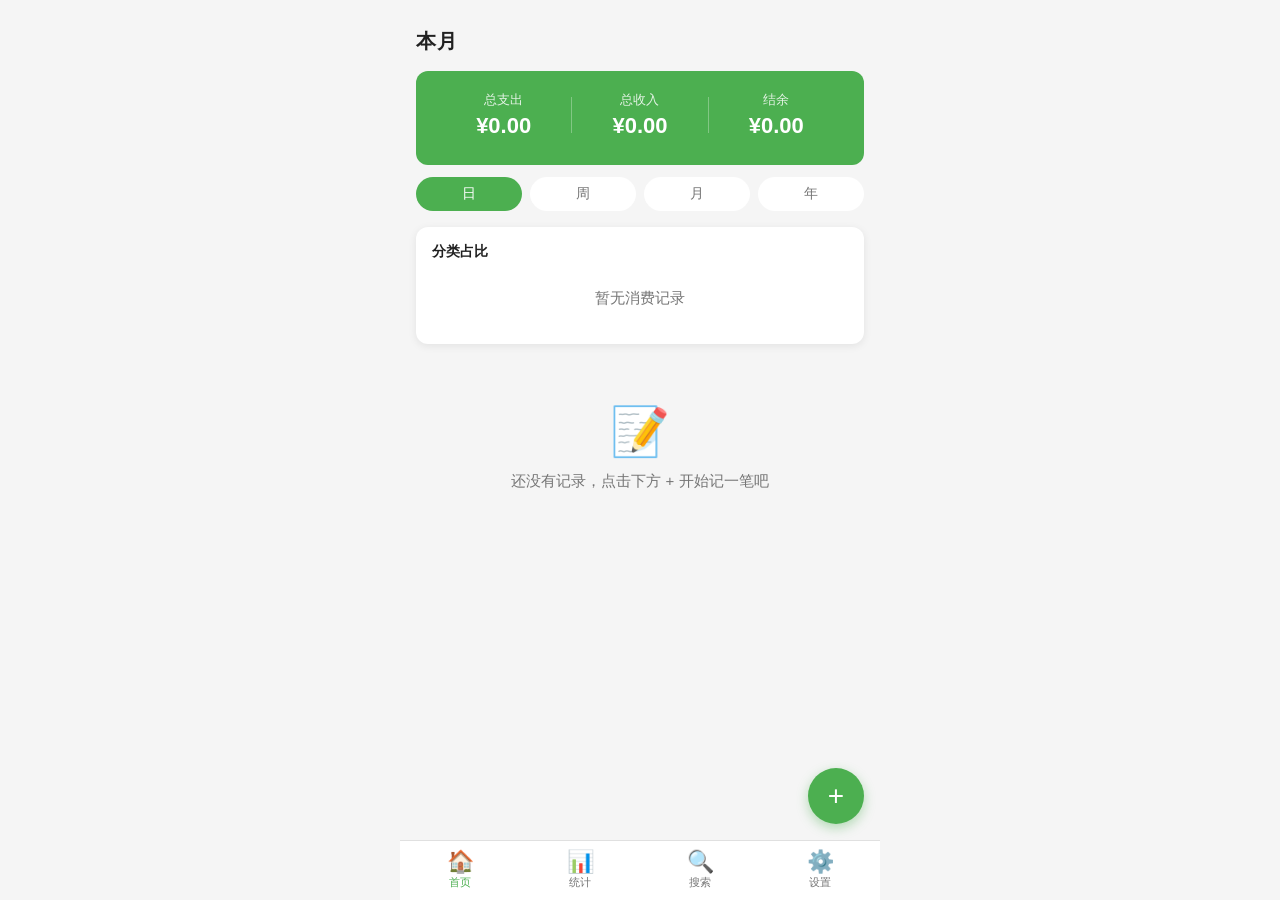
==== twa-project/app/src/main/assets/index.html @ f48286f2 "Bundle web app into APK assets for fully offline use" ====
<!DOCTYPE html>
<html lang="zh-CN">
<head>
  <meta charset="UTF-8">
  <meta name="viewport" content="width=device-width, initial-scale=1.0, maximum-scale=1.0, user-scalable=no, viewport-fit=cover">
  <meta name="theme-color" content="#4CAF50">
  <meta name="apple-mobile-web-app-capable" content="yes">
  <meta name="apple-mobile-web-app-status-bar-style" content="default">
  <meta name="apple-mobile-web-app-title" content="记账">
  <link rel="manifest" href="manifest.json">
  <link rel="apple-touch-icon" href="icon-512.png">
  <link rel="stylesheet" href="css/style.css">
  <title>记账</title>
</head>
<body>

  <!-- ==================== 页面1：首页 ==================== -->
  <div id="page-home" class="page active">

    <!-- PWA 安装提示横幅 -->
    <div class="install-banner" id="install-banner">
      <span class="banner-text" id="banner-text">添加到手机桌面，使用更方便</span>
      <button class="banner-btn" id="banner-install-btn">安装</button>
      <button class="banner-close" id="banner-close">✕</button>
    </div>

    <!-- 月份标识 -->
    <div class="header" id="home-month-label">本月</div>

    <!-- 汇总卡片 -->
    <div class="summary-card" id="summary-card">
      <div class="summary-row">
        <div class="summary-item">
          <div class="summary-label">总支出</div>
          <div class="summary-amount" id="summary-expense">¥0.00</div>
        </div>
        <div class="summary-divider"></div>
        <div class="summary-item">
          <div class="summary-label">总收入</div>
          <div class="summary-amount" id="summary-income">¥0.00</div>
        </div>
        <div class="summary-divider"></div>
        <div class="summary-item">
          <div class="summary-label">结余</div>
          <div class="summary-amount" id="summary-balance">¥0.00</div>
        </div>
      </div>
      <!-- 预算进度 -->
      <div class="budget-bar-wrap" id="budget-bar-wrap" style="display:none;">
        <div class="budget-bar-fill" id="budget-bar-fill" style="width:0%;"></div>
      </div>
      <div class="budget-text" id="budget-text"></div>
    </div>

    <!-- 时间维度切换 -->
    <div class="period-tabs" id="home-period-tabs">
      <div class="period-tab active" data-period="day">日</div>
      <div class="period-tab" data-period="week">周</div>
      <div class="period-tab" data-period="month">月</div>
      <div class="period-tab" data-period="year">年</div>
    </div>

    <!-- 分类占比 -->
    <div class="card" id="category-breakdown">
      <div style="font-size:14px;font-weight:600;margin-bottom:8px;">分类占比</div>
      <div id="category-bars"></div>
      <div id="category-empty" class="empty-state" style="padding:20px;">
        <div class="empty-text">暂无消费记录</div>
      </div>
    </div>

    <!-- 最近交易列表 -->
    <div id="home-transaction-list"></div>
  </div>

  <!-- ==================== 页面2：统计 ==================== -->
  <div id="page-stats" class="page">
    <div class="header">统计</div>

    <!-- 时间段切换 -->
    <div class="period-tabs" id="stats-period-tabs">
      <div class="period-tab" data-period="day">日</div>
      <div class="period-tab" data-period="week">周</div>
      <div class="period-tab active" data-period="month">月</div>
      <div class="period-tab" data-period="year">年</div>
    </div>

    <!-- 总览 -->
    <div class="card" style="text-align:center;">
      <div class="stat-total-label">总支出</div>
      <div class="stat-total" style="color:var(--expense);" id="stats-total-expense">¥0.00</div>
      <div style="display:flex;justify-content:center;gap:32px;margin-top:12px;">
        <div>
          <div class="stat-total-label">总收入</div>
          <div style="font-size:18px;font-weight:600;color:var(--income);" id="stats-total-income">¥0.00</div>
        </div>
        <div>
          <div class="stat-total-label">结余</div>
          <div style="font-size:18px;font-weight:600;" id="stats-balance">¥0.00</div>
        </div>
      </div>
    </div>

    <!-- 分类排行 -->
    <div class="card" style="margin-top:12px;">
      <div style="font-size:14px;font-weight:600;margin-bottom:8px;">支出分类排行</div>
      <div id="stats-category-ranking"></div>
      <div id="stats-empty" class="empty-state" style="padding:20px;display:none;">
        <div class="empty-text">暂无数据</div>
      </div>
    </div>
  </div>

  <!-- ==================== 页面3：搜索 ==================== -->
  <div id="page-search" class="page">
    <div class="header">搜索</div>

    <!-- 搜索框 -->
    <div class="search-box">
      <span class="search-icon">🔍</span>
      <input type="text" class="search-input" id="search-input" placeholder="搜索备注或金额...">
    </div>

    <!-- 分类筛选 -->
    <div class="filter-tags" id="search-filter-tags">
      <div class="filter-tag active" data-category="all">全部</div>
    </div>

    <!-- 搜索结果 -->
    <div id="search-results"></div>
    <div id="search-empty" class="empty-state">
      <div class="empty-icon">🔍</div>
      <div class="empty-text">输入关键字搜索历史记录</div>
    </div>
  </div>

  <!-- ==================== 页面4：设置 ==================== -->
  <div id="page-settings" class="page">
    <div class="header">设置</div>

    <!-- 主题切换 -->
    <div class="card settings-section">
      <div class="settings-section-title">主题颜色</div>
      <div class="theme-colors" id="theme-picker">
        <div class="theme-color-dot selected" data-theme="green" style="background:#4CAF50;"></div>
        <div class="theme-color-dot" data-theme="blue" style="background:#2196F3;"></div>
        <div class="theme-color-dot" data-theme="pink" style="background:#E91E63;"></div>
        <div class="theme-color-dot" data-theme="purple" style="background:#9C27B0;"></div>
        <div class="theme-color-dot" data-theme="white" style="background:#607D8B;"></div>
      </div>
    </div>

    <!-- 预算设置 -->
    <div class="card settings-section">
      <div class="settings-section-title">预算</div>
      <div class="settings-item" id="settings-budget">
        <span class="settings-item-label">每月预算上限</span>
        <span class="settings-item-value" id="budget-display">未设置 ▶</span>
      </div>
    </div>

    <!-- 分类管理 -->
    <div class="card settings-section">
      <div class="settings-section-title">分类</div>
      <div class="settings-item" id="settings-category">
        <span class="settings-item-label">管理分类</span>
        <span class="settings-item-value">▶</span>
      </div>
    </div>

    <!-- 数据管理 -->
    <div class="card settings-section">
      <div class="settings-section-title">数据</div>
      <div class="settings-item" id="settings-clear">
        <span class="settings-item-label" style="color:var(--expense);">清除全部数据</span>
        <span class="settings-item-value">▶</span>
      </div>
    </div>

    <!-- 关于 -->
    <div class="card settings-section">
      <div class="settings-item">
        <span class="settings-item-label">版本</span>
        <span class="settings-item-value">1.0.0</span>
      </div>
    </div>
  </div>

  <!-- ==================== 底部导航栏 ==================== -->
  <nav class="bottom-nav">
    <div class="nav-item active" data-page="home">
      <span class="nav-icon">🏠</span>
      <span>首页</span>
    </div>
    <div class="nav-item" data-page="stats">
      <span class="nav-icon">📊</span>
      <span>统计</span>
    </div>
    <div class="nav-item" data-page="search">
      <span class="nav-icon">🔍</span>
      <span>搜索</span>
    </div>
    <div class="nav-item" data-page="settings">
      <span class="nav-icon">⚙️</span>
      <span>设置</span>
    </div>
  </nav>

  <!-- ==================== FAB 浮动按钮 ==================== -->
  <button class="fab" id="fab" title="记一笔">+</button>

  <!-- ==================== 记一笔弹窗 ==================== -->
  <div class="overlay" id="add-sheet-overlay">
    <div class="sheet" id="add-sheet">
      <div class="sheet-header">
        <span class="sheet-title">记一笔</span>
        <button class="sheet-close" id="sheet-close">✕</button>
      </div>

      <!-- 类型切换 -->
      <div class="type-toggle" id="type-toggle">
        <button class="type-btn active expense-active" data-type="expense">支出</button>
        <button class="type-btn" data-type="income">收入</button>
      </div>

      <!-- 金额输入 -->
      <div class="form-group" style="text-align:center;">
        <span class="amount-prefix">¥</span>
        <input type="text" class="form-input amount-input" id="input-amount"
               inputmode="decimal" placeholder="0.00" maxlength="12" autofocus>
      </div>

      <!-- 分类选择（仅支出时显示） -->
      <div class="form-group" id="category-select-group">
        <div class="form-label">分类</div>
        <div class="category-scroll" id="category-scroll"></div>
      </div>

      <!-- 日期 -->
      <div class="form-group">
        <div class="form-label">日期</div>
        <input type="date" class="form-input" id="input-date">
      </div>

      <!-- 备注 -->
      <div class="form-group">
        <div class="form-label">备注（可选）</div>
        <input type="text" class="form-input" id="input-note" placeholder="写点什么..." maxlength="50">
      </div>

      <!-- 保存按钮 -->
      <button class="btn btn-primary" id="btn-save">保存</button>
      <!-- 删除按钮（仅编辑模式显示） -->
      <button class="sheet-delete-btn" id="sheet-delete-btn" style="display:none;">删除此记录</button>
    </div>
  </div>

  <!-- ==================== 确认弹窗 ==================== -->
  <div class="confirm-overlay" id="confirm-overlay">
    <div class="confirm-dialog">
      <div class="confirm-title" id="confirm-title">确认操作</div>
      <div class="confirm-text" id="confirm-text"></div>
      <div class="confirm-buttons">
        <button class="btn btn-outline" id="confirm-cancel">取消</button>
        <button class="btn btn-danger" id="confirm-ok">确认</button>
      </div>
    </div>
  </div>

  <!-- ==================== 预算设置弹窗 ==================== -->
  <div class="overlay" id="budget-sheet-overlay">
    <div class="sheet">
      <div class="sheet-header">
        <span class="sheet-title">每月预算上限</span>
        <button class="sheet-close" id="budget-sheet-close">✕</button>
      </div>
      <div class="form-group" style="text-align:center;">
        <span class="amount-prefix">¥</span>
        <input type="text" class="form-input amount-input" id="input-budget"
               inputmode="decimal" placeholder="0.00" maxlength="12">
      </div>
      <div style="font-size:13px;color:var(--text-secondary);text-align:center;margin-bottom:16px;">
        设置为 0 表示不设上限
      </div>
      <button class="btn btn-primary" id="btn-budget-save">保存</button>
    </div>
  </div>

  <!-- ==================== 分类管理弹窗 ==================== -->
  <div class="overlay" id="category-sheet-overlay">
    <div class="sheet">
      <div class="sheet-header">
        <span class="sheet-title">分类管理</span>
        <button class="sheet-close" id="category-sheet-close">✕</button>
      </div>
      <div id="category-manage-list"></div>
      <div style="margin-top:12px;display:flex;gap:8px;">
        <input type="text" class="form-input" id="input-new-category"
               placeholder="新分类名称" maxlength="8" style="flex:1;">
        <button class="btn btn-primary" id="btn-add-category" style="width:auto;padding:12px 16px;">添加</button>
      </div>
    </div>
  </div>

  <!-- ==================== JavaScript ==================== -->
  <script src="js/storage.js"></script>
  <script src="js/ui.js"></script>
  <script src="js/app.js"></script>
</body>
</html>
---- twa-project/app/src/main/assets/css/style.css ----
/* ===================================
   记账APP - 主样式文件
   移动优先，简洁直观
   =================================== */

/* ---- CSS 变量（默认淡绿色主题） ---- */
:root {
  --primary: #4CAF50;
  --primary-light: #E8F5E9;
  --primary-dark: #388E3C;

  --expense: #F44336;
  --income: #4CAF50;

  --bg: #F5F5F5;
  --card: #FFFFFF;
  --text: #212121;
  --text-secondary: #757575;
  --divider: #E0E0E0;

  --nav-height: 60px;
  --fab-size: 56px;
  --radius: 12px;
  --shadow: 0 2px 8px rgba(0, 0, 0, 0.08);
}

/* ---- 基础重置 ---- */
*, *::before, *::after {
  box-sizing: border-box;
  margin: 0;
  padding: 0;
}

html {
  font-size: 16px;
  -webkit-tap-highlight-color: transparent;
  touch-action: manipulation;
  -webkit-overflow-scrolling: touch;
}

body {
  font-family: -apple-system, BlinkMacSystemFont, "Segoe UI", Roboto, sans-serif;
  background: var(--bg);
  color: var(--text);
  min-height: 100vh;
  max-width: 480px;
  margin: 0 auto;
  position: relative;
  overflow-x: hidden;
  padding-bottom: calc(var(--nav-height) + 16px + env(safe-area-inset-bottom, 0px));
  -webkit-font-smoothing: antialiased;
  padding-top: env(safe-area-inset-top, 0px);
}

/* ---- 安装横幅 ---- */
.install-banner {
  display: none;
  align-items: center;
  gap: 10px;
  background: var(--card);
  border-radius: var(--radius);
  padding: 12px 14px;
  margin-bottom: 12px;
  box-shadow: var(--shadow);
  font-size: 13px;
}

.install-banner.show {
  display: flex;
}

.install-banner .banner-text {
  flex: 1;
  color: var(--text);
  font-size: 13px;
  line-height: 1.4;
}

.install-banner .banner-btn {
  flex-shrink: 0;
  padding: 8px 14px;
  border-radius: 16px;
  border: none;
  background: var(--primary);
  color: #FFFFFF;
  font-size: 13px;
  font-weight: 600;
  font-family: inherit;
  cursor: pointer;
  min-height: 36px;
}

.install-banner .banner-close {
  flex-shrink: 0;
  width: 24px;
  height: 24px;
  border-radius: 50%;
  border: none;
  background: transparent;
  color: var(--text-secondary);
  font-size: 16px;
  cursor: pointer;
  display: flex;
  align-items: center;
  justify-content: center;
}

/* ---- 页面容器 ---- */
.page {
  display: none;
  padding: 16px;
  padding-bottom: calc(var(--nav-height) + 80px);
  animation: fadeIn 0.2s ease;
}

.page.active {
  display: block;
}

@keyframes fadeIn {
  from { opacity: 0; transform: translateY(4px); }
  to   { opacity: 1; transform: translateY(0); }
}

/* ---- 顶部标题栏 ---- */
.header {
  padding: 12px 0 16px;
  font-size: 20px;
  font-weight: 700;
  letter-spacing: 0.5px;
}

/* ---- 卡片 ---- */
.card {
  background: var(--card);
  border-radius: var(--radius);
  padding: 16px;
  margin-bottom: 12px;
  box-shadow: var(--shadow);
}

/* ---- 汇总卡片（首页顶部） ---- */
.summary-card {
  background: var(--primary);
  color: #FFFFFF;
  border-radius: var(--radius);
  padding: 20px;
  margin-bottom: 12px;
}

.summary-card .summary-row {
  display: flex;
  justify-content: space-between;
  align-items: center;
}

.summary-card .summary-item {
  text-align: center;
  flex: 1;
}

.summary-card .summary-label {
  font-size: 13px;
  opacity: 0.85;
  margin-bottom: 4px;
}

.summary-card .summary-amount {
  font-size: 22px;
  font-weight: 700;
  font-variant-numeric: tabular-nums;
}

.summary-card .summary-divider {
  width: 1px;
  height: 36px;
  background: rgba(255, 255, 255, 0.3);
}

/* ---- 预算进度条 ---- */
.budget-bar-wrap {
  background: rgba(255, 255, 255, 0.3);
  border-radius: 4px;
  height: 6px;
  margin-top: 12px;
  overflow: hidden;
}

.budget-bar-fill {
  background: #FFFFFF;
  height: 100%;
  border-radius: 4px;
  transition: width 0.3s ease;
}

.budget-text {
  font-size: 12px;
  margin-top: 6px;
  opacity: 0.9;
}

/* ---- 时间段切换标签 ---- */
.period-tabs {
  display: flex;
  gap: 8px;
  margin-bottom: 16px;
}

.period-tab {
  flex: 1;
  text-align: center;
  padding: 8px 0;
  border-radius: 20px;
  font-size: 14px;
  font-weight: 500;
  background: var(--card);
  color: var(--text-secondary);
  cursor: pointer;
  user-select: none;
  transition: all 0.2s;
}

.period-tab.active {
  background: var(--primary);
  color: #FFFFFF;
}

/* ---- 底部导航栏 ---- */
.bottom-nav {
  position: fixed;
  bottom: 0;
  left: 50%;
  transform: translateX(-50%);
  width: 100%;
  max-width: 480px;
  height: calc(var(--nav-height) + env(safe-area-inset-bottom, 0px));
  padding-bottom: env(safe-area-inset-bottom, 0px);
  background: var(--card);
  display: flex;
  border-top: 1px solid var(--divider);
  z-index: 100;
}

.nav-item {
  flex: 1;
  display: flex;
  flex-direction: column;
  align-items: center;
  justify-content: center;
  gap: 2px;
  cursor: pointer;
  user-select: none;
  color: var(--text-secondary);
  font-size: 11px;
  transition: color 0.2s;
  min-height: 44px;
}

.nav-item .nav-icon {
  font-size: 22px;
  line-height: 1;
}

.nav-item.active {
  color: var(--primary);
}

/* ---- FAB 浮动按钮 ---- */
.fab {
  position: fixed;
  bottom: calc(var(--nav-height) + 16px);
  right: calc(50% - 240px + 16px);
  width: var(--fab-size);
  height: var(--fab-size);
  border-radius: 50%;
  background: var(--primary);
  color: #FFFFFF;
  font-size: 28px;
  border: none;
  box-shadow: 0 4px 12px rgba(76, 175, 80, 0.4);
  display: flex;
  align-items: center;
  justify-content: center;
  cursor: pointer;
  z-index: 90;
  transition: transform 0.2s, box-shadow 0.2s;
}

.fab:active {
  transform: scale(0.92);
  box-shadow: 0 2px 6px rgba(76, 175, 80, 0.3);
}

/* FAB 位置适配窄屏 */
@media (max-width: 480px) {
  .fab {
    right: 16px;
  }
}

/* ---- 底部弹出层（记一笔） ---- */
.overlay {
  position: fixed;
  inset: 0;
  background: rgba(0, 0, 0, 0.4);
  z-index: 200;
  display: none;
  align-items: flex-end;
  justify-content: center;
}

.overlay.show {
  display: flex;
}

.sheet {
  background: var(--card);
  width: 100%;
  max-width: 480px;
  border-radius: 16px 16px 0 0;
  padding: 20px 16px 28px;
  animation: slideUp 0.25s ease;
}

@keyframes slideUp {
  from { transform: translateY(100%); }
  to   { transform: translateY(0); }
}

.sheet-header {
  display: flex;
  justify-content: space-between;
  align-items: center;
  margin-bottom: 16px;
}

.sheet-title {
  font-size: 18px;
  font-weight: 700;
}

.sheet-close {
  width: 32px;
  height: 32px;
  border-radius: 50%;
  background: var(--bg);
  border: none;
  font-size: 18px;
  cursor: pointer;
  display: flex;
  align-items: center;
  justify-content: center;
  color: var(--text-secondary);
}

/* ---- 类型切换（支出/收入） ---- */
.type-toggle {
  display: flex;
  background: var(--bg);
  border-radius: 8px;
  padding: 4px;
  margin-bottom: 16px;
}

.type-btn {
  flex: 1;
  text-align: center;
  padding: 10px;
  border-radius: 6px;
  font-size: 15px;
  font-weight: 500;
  cursor: pointer;
  border: none;
  background: transparent;
  color: var(--text-secondary);
  transition: all 0.2s;
}

.type-btn.active.expense-active {
  background: var(--expense);
  color: #FFFFFF;
}

.type-btn.active.income-active {
  background: var(--income);
  color: #FFFFFF;
}

/* ---- 表单字段 ---- */
.form-group {
  margin-bottom: 16px;
}

.form-label {
  font-size: 14px;
  font-weight: 600;
  color: var(--text-secondary);
  margin-bottom: 6px;
  display: block;
}

.form-input {
  width: 100%;
  padding: 12px;
  border: 1px solid var(--divider);
  border-radius: 8px;
  font-size: 16px;
  font-family: inherit;
  background: var(--bg);
  color: var(--text);
  outline: none;
  transition: border-color 0.2s;
}

.form-input:focus {
  border-color: var(--primary);
}

/* 金额输入 */
.amount-input {
  font-size: 28px;
  font-weight: 700;
  text-align: center;
  border: none;
  background: transparent;
  padding: 8px;
  letter-spacing: 1px;
}

.amount-input:focus {
  border-bottom: 2px solid var(--primary);
}

.amount-prefix {
  font-size: 24px;
  color: var(--text-secondary);
  margin-right: 4px;
}

/* ---- 分类选择（横向滚动） ---- */
.category-scroll {
  display: flex;
  gap: 10px;
  overflow-x: auto;
  padding: 4px 0 8px;
  -webkit-overflow-scrolling: touch;
}

.category-scroll::-webkit-scrollbar {
  display: none;
}

.category-chip {
  flex-shrink: 0;
  display: flex;
  flex-direction: column;
  align-items: center;
  gap: 4px;
  padding: 10px 14px;
  border-radius: 12px;
  border: 2px solid var(--divider);
  background: var(--card);
  cursor: pointer;
  min-width: 56px;
  min-height: 56px;
  transition: all 0.15s;
}

.category-chip .chip-icon {
  font-size: 22px;
}

.category-chip .chip-name {
  font-size: 11px;
  color: var(--text-secondary);
}

.category-chip.selected {
  border-color: var(--primary);
  background: var(--primary-light);
}

.category-chip.selected .chip-name {
  color: var(--primary-dark);
}

/* ---- 按钮 ---- */
.btn {
  display: block;
  width: 100%;
  padding: 14px;
  border: none;
  border-radius: 8px;
  font-size: 16px;
  font-weight: 600;
  font-family: inherit;
  cursor: pointer;
  transition: opacity 0.15s;
  min-height: 44px;
}

.btn:active {
  opacity: 0.8;
}

.btn-primary {
  background: var(--primary);
  color: #FFFFFF;
}

.btn-danger {
  background: var(--expense);
  color: #FFFFFF;
}

.btn-outline {
  background: transparent;
  border: 1px solid var(--divider);
  color: var(--text);
}

/* ---- 交易列表 ---- */
.transaction-list {
  list-style: none;
}

.transaction-item {
  display: flex;
  align-items: center;
  padding: 14px 0;
  border-bottom: 1px solid var(--divider);
  cursor: pointer;
  min-height: 52px;
}

.transaction-item:last-child {
  border-bottom: none;
}

.tx-icon {
  width: 40px;
  height: 40px;
  border-radius: 50%;
  display: flex;
  align-items: center;
  justify-content: center;
  font-size: 20px;
  background: var(--bg);
  margin-right: 12px;
  flex-shrink: 0;
}

.tx-info {
  flex: 1;
  min-width: 0;
}

.tx-category {
  font-size: 14px;
  font-weight: 500;
}

.tx-note {
  font-size: 12px;
  color: var(--text-secondary);
  margin-top: 2px;
  white-space: nowrap;
  overflow: hidden;
  text-overflow: ellipsis;
}

.tx-amount {
  font-size: 16px;
  font-weight: 600;
  font-variant-numeric: tabular-nums;
  text-align: right;
  margin-left: 8px;
}

.tx-amount.expense {
  color: var(--expense);
}

.tx-amount.income {
  color: var(--income);
}

/* ---- 日期分组标题 ---- */
.date-group-title {
  font-size: 13px;
  font-weight: 600;
  color: var(--text-secondary);
  padding: 10px 0 6px;
}

/* ---- 空状态 ---- */
.empty-state {
  text-align: center;
  padding: 48px 16px;
  color: var(--text-secondary);
}

.empty-state .empty-icon {
  font-size: 48px;
  margin-bottom: 12px;
}

.empty-state .empty-text {
  font-size: 15px;
}

/* ---- 搜索框 ---- */
.search-box {
  display: flex;
  align-items: center;
  background: var(--card);
  border-radius: 24px;
  padding: 8px 16px;
  gap: 8px;
  margin-bottom: 12px;
  box-shadow: var(--shadow);
}

.search-input {
  flex: 1;
  border: none;
  background: transparent;
  font-size: 16px;
  font-family: inherit;
  outline: none;
  padding: 6px 0;
}

.search-icon {
  font-size: 20px;
  color: var(--text-secondary);
}

/* ---- 筛选标签 ---- */
.filter-tags {
  display: flex;
  gap: 8px;
  flex-wrap: wrap;
  margin-bottom: 16px;
}

.filter-tag {
  padding: 6px 14px;
  border-radius: 16px;
  font-size: 13px;
  background: var(--card);
  border: 1px solid var(--divider);
  cursor: pointer;
  user-select: none;
}

.filter-tag.active {
  background: var(--primary);
  color: #FFFFFF;
  border-color: var(--primary);
}

/* ---- 设置页 ---- */
.settings-section {
  margin-bottom: 20px;
}

.settings-section-title {
  font-size: 13px;
  font-weight: 600;
  color: var(--text-secondary);
  margin-bottom: 8px;
  padding-left: 4px;
}

.settings-item {
  display: flex;
  justify-content: space-between;
  align-items: center;
  padding: 14px 4px;
  border-bottom: 1px solid var(--divider);
  cursor: pointer;
  min-height: 44px;
}

.settings-item:last-child {
  border-bottom: none;
}

.settings-item-label {
  font-size: 15px;
}

.settings-item-value {
  font-size: 14px;
  color: var(--text-secondary);
  display: flex;
  align-items: center;
  gap: 6px;
}

/* ---- 主题色块 ---- */
.theme-colors {
  display: flex;
  gap: 12px;
}

.theme-color-dot {
  width: 32px;
  height: 32px;
  border-radius: 50%;
  cursor: pointer;
  border: 3px solid transparent;
  transition: border-color 0.15s;
}

.theme-color-dot.selected {
  border-color: var(--text);
}

/* ---- 分类管理 ---- */
.category-list-item {
  display: flex;
  justify-content: space-between;
  align-items: center;
  padding: 12px 4px;
  border-bottom: 1px solid var(--divider);
  min-height: 44px;
}

.category-list-left {
  display: flex;
  align-items: center;
  gap: 10px;
}

.category-list-icon {
  font-size: 22px;
}

.category-list-name {
  font-size: 15px;
}

.category-list-delete {
  width: 30px;
  height: 30px;
  border-radius: 50%;
  border: none;
  background: transparent;
  color: var(--text-secondary);
  cursor: pointer;
  font-size: 16px;
}

/* ---- 确认弹窗 ---- */
.confirm-overlay {
  position: fixed;
  inset: 0;
  background: rgba(0, 0, 0, 0.4);
  z-index: 300;
  display: none;
  align-items: center;
  justify-content: center;
}

.confirm-overlay.show {
  display: flex;
}

.confirm-dialog {
  background: var(--card);
  border-radius: var(--radius);
  padding: 24px;
  width: 280px;
  text-align: center;
}

.confirm-title {
  font-size: 17px;
  font-weight: 600;
  margin-bottom: 8px;
}

.confirm-text {
  font-size: 14px;
  color: var(--text-secondary);
  margin-bottom: 20px;
}

.confirm-buttons {
  display: flex;
  gap: 10px;
}

.confirm-buttons .btn {
  flex: 1;
}

/* ---- 详情展开 ---- */
.tx-detail {
  padding: 4px 0 8px 52px;
  font-size: 13px;
  color: var(--text-secondary);
  display: none;
  border-bottom: 1px solid var(--divider);
}

.tx-detail.show {
  display: block;
}

.tx-detail-row {
  display: flex;
  justify-content: space-between;
  padding: 3px 0;
}

/* ---- 交易操作按钮（编辑/删除） ---- */
.tx-actions {
  display: flex;
  gap: 10px;
  margin-top: 8px;
}

.tx-action-btn {
  flex: 1;
  padding: 8px;
  border-radius: 6px;
  border: 1px solid var(--divider);
  background: var(--card);
  font-size: 13px;
  font-family: inherit;
  cursor: pointer;
  display: flex;
  align-items: center;
  justify-content: center;
  gap: 4px;
  min-height: 36px;
  transition: background 0.15s;
}

.tx-action-btn:active {
  background: var(--bg);
}

.tx-action-btn.edit-btn {
  color: var(--primary);
  border-color: var(--primary);
}

.tx-action-btn.delete-btn {
  color: var(--expense);
  border-color: var(--expense);
}

/* 选中的交易项背景 */
.transaction-item.expanded {
  background: var(--primary-light);
  border-radius: 8px;
  margin: 0 -8px;
  padding-left: 8px;
  padding-right: 8px;
}

/* ---- 弹窗内删除按钮 ---- */
.sheet-delete-btn {
  display: block;
  width: 100%;
  padding: 12px;
  margin-top: 10px;
  border: none;
  border-radius: 8px;
  font-size: 14px;
  font-family: inherit;
  cursor: pointer;
  background: transparent;
  color: var(--expense);
  text-align: center;
  min-height: 44px;
}

/* ---- 统计页 ---- */
.stat-chart-area {
  text-align: center;
  padding: 24px 0;
}

.stat-total {
  font-size: 32px;
  font-weight: 700;
  margin-bottom: 4px;
}

.stat-total-label {
  font-size: 13px;
  color: var(--text-secondary);
}

.category-bar-item {
  display: flex;
  align-items: center;
  gap: 10px;
  padding: 10px 0;
}

.category-bar-color {
  width: 10px;
  height: 10px;
  border-radius: 50%;
  flex-shrink: 0;
}

.category-bar-info {
  flex: 1;
  min-width: 0;
}

.category-bar-name {
  font-size: 14px;
  display: flex;
  justify-content: space-between;
}

.category-bar-track {
  height: 6px;
  background: var(--bg);
  border-radius: 3px;
  margin-top: 4px;
  overflow: hidden;
}

.category-bar-fill {
  height: 100%;
  border-radius: 3px;
  transition: width 0.5s ease;
}
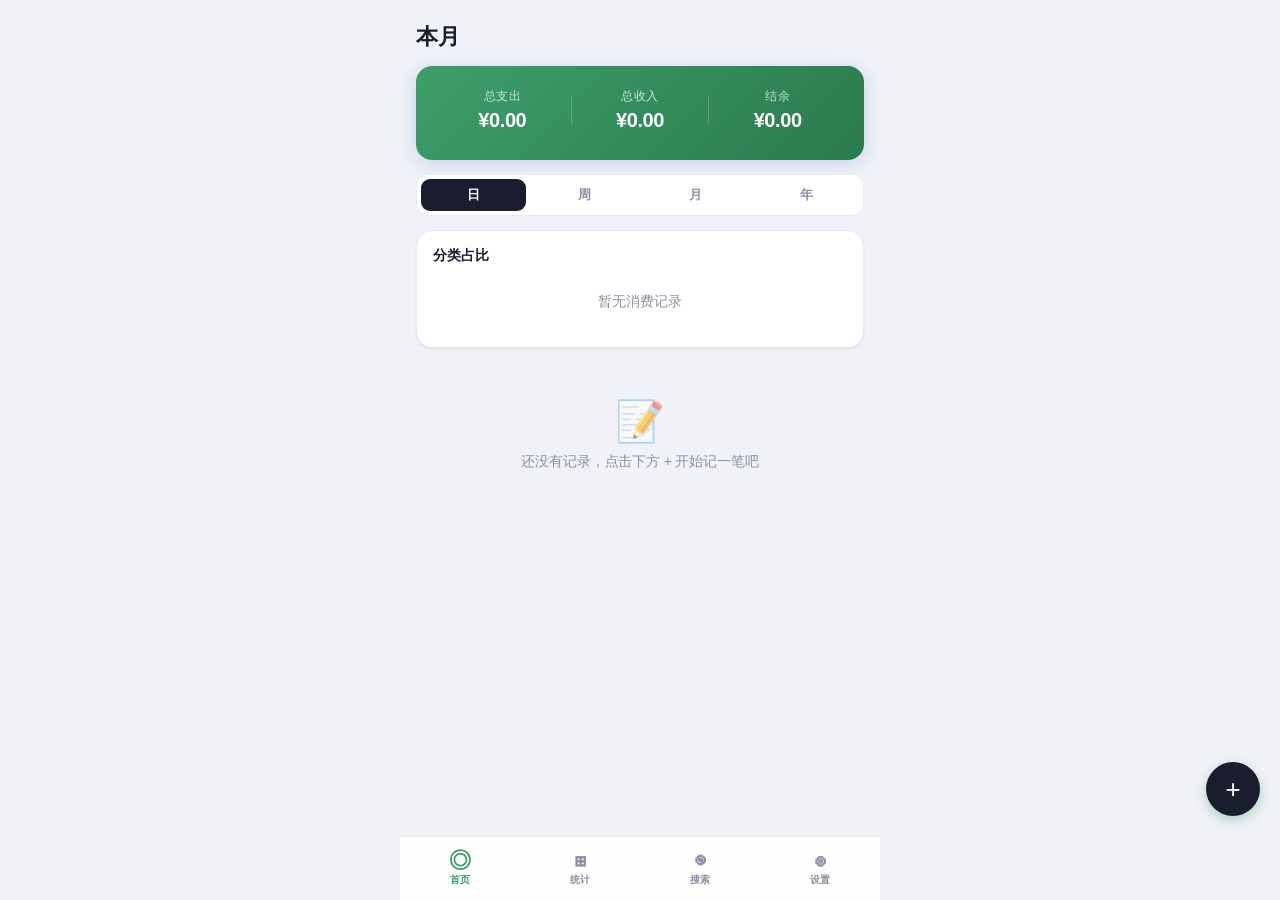
==== commit 3b08da8e: "Update APK assets with latest web app" ====
--- a/twa-project/app/src/main/assets/index.html
+++ b/twa-project/app/src/main/assets/index.html
@@ -101,14 +101,58 @@
       </div>
     </div>
 
-    <!-- 分类排行 -->
-    <div class="card" style="margin-top:12px;">
+    <!-- 统计分类切换 tab -->
+    <div class="period-tabs" id="stats-type-tabs" style="margin-top:12px;">
+      <div class="period-tab active" data-stat-type="price">💰 价格</div>
+      <div class="period-tab" data-stat-type="quantity">📦 数量</div>
+    </div>
+
+    <!-- 价格排行 -->
+    <div class="card" style="margin-top:12px;" id="stats-price-card">
       <div style="font-size:14px;font-weight:600;margin-bottom:8px;">支出分类排行</div>
       <div id="stats-category-ranking"></div>
       <div id="stats-empty" class="empty-state" style="padding:20px;display:none;">
         <div class="empty-text">暂无数据</div>
       </div>
     </div>
+
+    <!-- 数量排行 -->
+    <div class="card" style="margin-top:12px;display:none;" id="stats-quantity-card">
+      <div style="font-size:14px;font-weight:600;margin-bottom:8px;">物品剩余数量统计</div>
+      <div id="stats-quantity-ranking"></div>
+      <div id="stats-qty-empty" class="empty-state" style="padding:20px;display:none;">
+        <div class="empty-text">暂无有数量的物品</div>
+      </div>
+    </div>
+  </div>
+
+  <!-- ==================== 数据管理弹窗 ==================== -->
+  <div class="overlay" id="data-sheet-overlay">
+    <div class="sheet">
+      <div class="sheet-header">
+        <span class="sheet-title">数据管理</span>
+        <button class="sheet-close" id="data-sheet-close">✕</button>
+      </div>
+      <div style="text-align:center;padding:16px 0;">
+        <div style="font-size:40px;margin-bottom:8px;">🗄</div>
+        <div style="font-size:14px;color:var(--text-secondary);" id="data-count"></div>
+      </div>
+      <button class="btn btn-danger" id="btn-clear-data">清除全部数据</button>
+      <div style="text-align:center;margin-top:8px;font-size:12px;color:var(--text-secondary);">
+        将删除所有记录、分类、设置、关键词
+      </div>
+    </div>
+  </div>
+
+  <!-- ==================== 统计详情弹窗 ==================== -->
+  <div class="overlay" id="stats-detail-overlay">
+    <div class="sheet">
+      <div class="sheet-header">
+        <span class="sheet-title" id="stats-detail-title">分类详情</span>
+        <button class="sheet-close" id="stats-detail-close">✕</button>
+      </div>
+      <div class="stats-detail-list" id="stats-detail-list"></div>
+    </div>
   </div>
 
   <!-- ==================== 页面3：搜索 ==================== -->
@@ -118,7 +162,7 @@
     <!-- 搜索框 -->
     <div class="search-box">
       <span class="search-icon">🔍</span>
-      <input type="text" class="search-input" id="search-input" placeholder="搜索备注或金额...">
+      <input type="text" class="search-input" id="search-input" placeholder="搜索名称、备注或金额...">
     </div>
 
     <!-- 分类筛选 -->
@@ -168,11 +212,20 @@
       </div>
     </div>
 
+    <!-- 关键词管理 -->
+    <div class="card settings-section">
+      <div class="settings-section-title">不买挑战</div>
+      <div class="settings-item" id="settings-keywords">
+        <span class="settings-item-label">关键词管理</span>
+        <span class="settings-item-value">▶</span>
+      </div>
+    </div>
+
     <!-- 数据管理 -->
     <div class="card settings-section">
       <div class="settings-section-title">数据</div>
-      <div class="settings-item" id="settings-clear">
-        <span class="settings-item-label" style="color:var(--expense);">清除全部数据</span>
+      <div class="settings-item" id="settings-data">
+        <span class="settings-item-label">数据管理</span>
         <span class="settings-item-value">▶</span>
       </div>
     </div>
@@ -189,19 +242,19 @@
   <!-- ==================== 底部导航栏 ==================== -->
   <nav class="bottom-nav">
     <div class="nav-item active" data-page="home">
-      <span class="nav-icon">🏠</span>
+      <span class="nav-icon">◎</span>
       <span>首页</span>
     </div>
     <div class="nav-item" data-page="stats">
-      <span class="nav-icon">📊</span>
+      <span class="nav-icon">⊞</span>
       <span>统计</span>
     </div>
     <div class="nav-item" data-page="search">
-      <span class="nav-icon">🔍</span>
+      <span class="nav-icon">◉</span>
       <span>搜索</span>
     </div>
     <div class="nav-item" data-page="settings">
-      <span class="nav-icon">⚙️</span>
+      <span class="nav-icon">⊛</span>
       <span>设置</span>
     </div>
   </nav>
@@ -228,12 +281,24 @@
         <span class="amount-prefix">¥</span>
         <input type="text" class="form-input amount-input" id="input-amount"
                inputmode="decimal" placeholder="0.00" maxlength="12" autofocus>
+        <span id="quantity-row" style="display:none;margin-left:12px;">
+          <span style="font-size:14px;color:var(--text-secondary);">×</span>
+          <input type="text" class="form-input" id="input-quantity"
+                 inputmode="numeric" placeholder="数量" maxlength="6"
+                 style="width:60px;display:inline;padding:6px;font-size:14px;text-align:center;">
+        </span>
       </div>
 
       <!-- 分类选择（仅支出时显示） -->
       <div class="form-group" id="category-select-group">
         <div class="form-label">分类</div>
         <div class="category-scroll" id="category-scroll"></div>
+      </div>
+
+      <!-- 名称（仅支出时显示，作为二级分类） -->
+      <div class="form-group" id="item-name-group" style="display:none;">
+        <div class="form-label">名称（选填，如"外卖""咖啡"）</div>
+        <input type="text" class="form-input" id="input-item-name" placeholder="给这笔支出起个名字" maxlength="20">
       </div>
 
       <!-- 日期 -->
@@ -302,6 +367,51 @@
     </div>
   </div>
 
+  <!-- ==================== 关键词管理弹窗 ==================== -->
+  <div class="overlay" id="keywords-sheet-overlay">
+    <div class="sheet">
+      <div class="sheet-header">
+        <span class="sheet-title">不买挑战 - 关键词</span>
+        <button class="sheet-close" id="keywords-sheet-close">✕</button>
+      </div>
+      <div style="font-size:13px;color:var(--text-secondary);margin-bottom:12px;">
+        添加物品关键词，记账匹配到时将提醒你三思
+      </div>
+      <div id="keywords-list"></div>
+      <div style="margin-top:12px;display:flex;gap:8px;">
+        <input type="text" class="form-input" id="input-new-keyword"
+               placeholder="例如：奶茶" maxlength="20" style="flex:1;">
+        <button class="btn btn-primary" id="btn-add-keyword" style="width:auto;padding:12px 16px;">添加</button>
+      </div>
+    </div>
+  </div>
+
+  <!-- ==================== 增强提醒弹窗（预算超支/关键词） ==================== -->
+  <div class="confirm-overlay" id="alert-overlay">
+    <div class="confirm-dialog" style="border-top:4px solid var(--expense);">
+      <div style="font-size:40px;margin-bottom:8px;" id="alert-icon">⚠</div>
+      <div class="confirm-title" id="alert-title">提醒</div>
+      <div class="confirm-text" id="alert-text"></div>
+      <div class="confirm-buttons" id="alert-buttons">
+        <button class="btn btn-outline" id="alert-cancel">取消</button>
+        <button class="btn btn-primary" id="alert-ok">确定</button>
+      </div>
+    </div>
+  </div>
+
+  <!-- ==================== 关键词两段式确认（第二弹） ==================== -->
+  <div class="confirm-overlay" id="keyword2-overlay">
+    <div class="confirm-dialog" style="border-top:4px solid var(--expense);">
+      <div style="font-size:40px;margin-bottom:8px;">🤔</div>
+      <div class="confirm-title">再想想？</div>
+      <div class="confirm-text" style="font-size:15px;">问问你自己，这钱该花吗？家里连堆快递的地方都没有了！</div>
+      <div class="confirm-buttons">
+        <button class="btn btn-outline" id="keyword2-cancel">取消</button>
+        <button class="btn btn-danger" id="keyword2-ok">确定</button>
+      </div>
+    </div>
+  </div>
+
   <!-- ==================== JavaScript ==================== -->
   <script src="js/storage.js"></script>
   <script src="js/ui.js"></script>
--- a/twa-project/app/src/main/assets/css/style.css
+++ b/twa-project/app/src/main/assets/css/style.css
@@ -1,27 +1,28 @@
 /* ===================================
-   记账APP - 主样式文件
-   移动优先，简洁直观
+   记账APP - 主样式
+   科技感 · 极简 · 高级
    =================================== */
 
-/* ---- CSS 变量（默认淡绿色主题） ---- */
+/* ---- CSS 变量 ---- */
 :root {
-  --primary: #4CAF50;
-  --primary-light: #E8F5E9;
-  --primary-dark: #388E3C;
-
-  --expense: #F44336;
-  --income: #4CAF50;
-
-  --bg: #F5F5F5;
+  --primary: #3D9E6B;
+  --primary-light: #EDF8F1;
+  --primary-dark: #2B7A4E;
+
+  --expense: #E85D75;
+  --income: #4FB89D;
+
+  --bg: #F0F2F8;
   --card: #FFFFFF;
-  --text: #212121;
-  --text-secondary: #757575;
-  --divider: #E0E0E0;
-
-  --nav-height: 60px;
-  --fab-size: 56px;
-  --radius: 12px;
-  --shadow: 0 2px 8px rgba(0, 0, 0, 0.08);
+  --text: #1A1D2E;
+  --text-secondary: #8B90A0;
+  --divider: #E8EAF0;
+
+  --nav-height: 64px;
+  --fab-size: 54px;
+  --radius: 16px;
+  --shadow: 0 1px 3px rgba(0,0,0,0.04), 0 1px 2px rgba(0,0,0,0.06);
+  --shadow-md: 0 4px 12px rgba(0,0,0,0.06);
 }
 
 /* ---- 基础重置 ---- */
@@ -32,14 +33,14 @@
 }
 
 html {
-  font-size: 16px;
+  font-size: 15px;
   -webkit-tap-highlight-color: transparent;
   touch-action: manipulation;
   -webkit-overflow-scrolling: touch;
 }
 
 body {
-  font-family: -apple-system, BlinkMacSystemFont, "Segoe UI", Roboto, sans-serif;
+  font-family: -apple-system, BlinkMacSystemFont, "SF Pro Display", "Segoe UI", Roboto, sans-serif;
   background: var(--bg);
   color: var(--text);
   min-height: 100vh;
@@ -47,69 +48,17 @@
   margin: 0 auto;
   position: relative;
   overflow-x: hidden;
-  padding-bottom: calc(var(--nav-height) + 16px + env(safe-area-inset-bottom, 0px));
+  padding-bottom: calc(var(--nav-height) + 20px + env(safe-area-inset-bottom, 0px));
   -webkit-font-smoothing: antialiased;
   padding-top: env(safe-area-inset-top, 0px);
-}
-
-/* ---- 安装横幅 ---- */
-.install-banner {
-  display: none;
-  align-items: center;
-  gap: 10px;
-  background: var(--card);
-  border-radius: var(--radius);
-  padding: 12px 14px;
-  margin-bottom: 12px;
-  box-shadow: var(--shadow);
-  font-size: 13px;
-}
-
-.install-banner.show {
-  display: flex;
-}
-
-.install-banner .banner-text {
-  flex: 1;
-  color: var(--text);
-  font-size: 13px;
-  line-height: 1.4;
-}
-
-.install-banner .banner-btn {
-  flex-shrink: 0;
-  padding: 8px 14px;
-  border-radius: 16px;
-  border: none;
-  background: var(--primary);
-  color: #FFFFFF;
-  font-size: 13px;
-  font-weight: 600;
-  font-family: inherit;
-  cursor: pointer;
-  min-height: 36px;
-}
-
-.install-banner .banner-close {
-  flex-shrink: 0;
-  width: 24px;
-  height: 24px;
-  border-radius: 50%;
-  border: none;
-  background: transparent;
-  color: var(--text-secondary);
-  font-size: 16px;
-  cursor: pointer;
-  display: flex;
-  align-items: center;
-  justify-content: center;
+  letter-spacing: -0.01em;
 }
 
 /* ---- 页面容器 ---- */
 .page {
   display: none;
-  padding: 16px;
-  padding-bottom: calc(var(--nav-height) + 80px);
+  padding: 14px 16px;
+  padding-bottom: calc(var(--nav-height) + 84px);
   animation: fadeIn 0.2s ease;
 }
 
@@ -118,16 +67,17 @@
 }
 
 @keyframes fadeIn {
-  from { opacity: 0; transform: translateY(4px); }
+  from { opacity: 0; transform: translateY(6px); }
   to   { opacity: 1; transform: translateY(0); }
 }
 
 /* ---- 顶部标题栏 ---- */
 .header {
-  padding: 12px 0 16px;
-  font-size: 20px;
+  padding: 8px 0 14px;
+  font-size: 22px;
   font-weight: 700;
-  letter-spacing: 0.5px;
+  letter-spacing: -0.02em;
+  color: var(--text);
 }
 
 /* ---- 卡片 ---- */
@@ -135,17 +85,19 @@
   background: var(--card);
   border-radius: var(--radius);
   padding: 16px;
-  margin-bottom: 12px;
+  margin-bottom: 10px;
   box-shadow: var(--shadow);
-}
-
-/* ---- 汇总卡片（首页顶部） ---- */
+  border: 1px solid var(--divider);
+}
+
+/* ---- 汇总卡片 ---- */
 .summary-card {
-  background: var(--primary);
+  background: linear-gradient(135deg, var(--primary), var(--primary-dark));
   color: #FFFFFF;
   border-radius: var(--radius);
-  padding: 20px;
-  margin-bottom: 12px;
+  padding: 22px 18px;
+  margin-bottom: 14px;
+  box-shadow: 0 4px 20px rgba(91, 106, 191, 0.25);
 }
 
 .summary-card .summary-row {
@@ -160,68 +112,77 @@
 }
 
 .summary-card .summary-label {
-  font-size: 13px;
-  opacity: 0.85;
+  font-size: 12px;
+  opacity: 0.75;
   margin-bottom: 4px;
+  font-weight: 500;
+  letter-spacing: 0.04em;
+  text-transform: uppercase;
 }
 
 .summary-card .summary-amount {
-  font-size: 22px;
+  font-size: 20px;
   font-weight: 700;
   font-variant-numeric: tabular-nums;
+  letter-spacing: -0.02em;
 }
 
 .summary-card .summary-divider {
   width: 1px;
-  height: 36px;
-  background: rgba(255, 255, 255, 0.3);
+  height: 30px;
+  background: rgba(255, 255, 255, 0.2);
 }
 
 /* ---- 预算进度条 ---- */
 .budget-bar-wrap {
-  background: rgba(255, 255, 255, 0.3);
-  border-radius: 4px;
-  height: 6px;
-  margin-top: 12px;
+  background: rgba(255, 255, 255, 0.2);
+  border-radius: 3px;
+  height: 4px;
+  margin-top: 14px;
   overflow: hidden;
 }
 
 .budget-bar-fill {
   background: #FFFFFF;
   height: 100%;
-  border-radius: 4px;
-  transition: width 0.3s ease;
+  border-radius: 3px;
+  transition: width 0.4s ease;
 }
 
 .budget-text {
-  font-size: 12px;
+  font-size: 11px;
   margin-top: 6px;
-  opacity: 0.9;
-}
-
-/* ---- 时间段切换标签 ---- */
+  opacity: 0.8;
+  font-weight: 500;
+}
+
+/* ---- 时间段切换 ---- */
 .period-tabs {
   display: flex;
-  gap: 8px;
-  margin-bottom: 16px;
+  gap: 6px;
+  margin-bottom: 14px;
+  background: var(--card);
+  border-radius: 12px;
+  padding: 4px;
+  border: 1px solid var(--divider);
 }
 
 .period-tab {
   flex: 1;
   text-align: center;
-  padding: 8px 0;
-  border-radius: 20px;
-  font-size: 14px;
-  font-weight: 500;
-  background: var(--card);
+  padding: 7px 0;
+  border-radius: 9px;
+  font-size: 13px;
+  font-weight: 600;
   color: var(--text-secondary);
   cursor: pointer;
   user-select: none;
   transition: all 0.2s;
+  letter-spacing: 0.02em;
 }
 
 .period-tab.active {
-  background: var(--primary);
+  background: var(--text);
   color: #FFFFFF;
 }
 
@@ -235,7 +196,9 @@
   max-width: 480px;
   height: calc(var(--nav-height) + env(safe-area-inset-bottom, 0px));
   padding-bottom: env(safe-area-inset-bottom, 0px);
-  background: var(--card);
+  background: rgba(255, 255, 255, 0.92);
+  backdrop-filter: blur(20px);
+  -webkit-backdrop-filter: blur(20px);
   display: flex;
   border-top: 1px solid var(--divider);
   z-index: 100;
@@ -247,13 +210,15 @@
   flex-direction: column;
   align-items: center;
   justify-content: center;
-  gap: 2px;
+  gap: 1px;
   cursor: pointer;
   user-select: none;
   color: var(--text-secondary);
-  font-size: 11px;
+  font-size: 10px;
+  font-weight: 600;
   transition: color 0.2s;
   min-height: 44px;
+  letter-spacing: 0.03em;
 }
 
 .nav-item .nav-icon {
@@ -268,16 +233,17 @@
 /* ---- FAB 浮动按钮 ---- */
 .fab {
   position: fixed;
-  bottom: calc(var(--nav-height) + 16px);
-  right: calc(50% - 240px + 16px);
+  bottom: calc(var(--nav-height) + 20px);
+  right: 20px;
   width: var(--fab-size);
   height: var(--fab-size);
   border-radius: 50%;
-  background: var(--primary);
+  background: var(--text);
   color: #FFFFFF;
-  font-size: 28px;
+  font-size: 26px;
+  font-weight: 300;
   border: none;
-  box-shadow: 0 4px 12px rgba(76, 175, 80, 0.4);
+  box-shadow: 0 4px 20px rgba(0,0,0,0.15);
   display: flex;
   align-items: center;
   justify-content: center;
@@ -287,22 +253,16 @@
 }
 
 .fab:active {
-  transform: scale(0.92);
-  box-shadow: 0 2px 6px rgba(76, 175, 80, 0.3);
-}
-
-/* FAB 位置适配窄屏 */
-@media (max-width: 480px) {
-  .fab {
-    right: 16px;
-  }
-}
-
-/* ---- 底部弹出层（记一笔） ---- */
+  transform: scale(0.93);
+  box-shadow: 0 2px 8px rgba(0,0,0,0.1);
+}
+
+/* ---- 底部弹出层 ---- */
 .overlay {
   position: fixed;
   inset: 0;
-  background: rgba(0, 0, 0, 0.4);
+  background: rgba(0, 0, 0, 0.3);
+  backdrop-filter: blur(2px);
   z-index: 200;
   display: none;
   align-items: flex-end;
@@ -317,8 +277,8 @@
   background: var(--card);
   width: 100%;
   max-width: 480px;
-  border-radius: 16px 16px 0 0;
-  padding: 20px 16px 28px;
+  border-radius: 20px 20px 0 0;
+  padding: 20px 18px 30px;
   animation: slideUp 0.25s ease;
 }
 
@@ -335,17 +295,18 @@
 }
 
 .sheet-title {
-  font-size: 18px;
+  font-size: 17px;
   font-weight: 700;
+  letter-spacing: -0.01em;
 }
 
 .sheet-close {
-  width: 32px;
-  height: 32px;
+  width: 30px;
+  height: 30px;
   border-radius: 50%;
   background: var(--bg);
   border: none;
-  font-size: 18px;
+  font-size: 16px;
   cursor: pointer;
   display: flex;
   align-items: center;
@@ -357,23 +318,24 @@
 .type-toggle {
   display: flex;
   background: var(--bg);
-  border-radius: 8px;
+  border-radius: 10px;
   padding: 4px;
-  margin-bottom: 16px;
+  margin-bottom: 18px;
 }
 
 .type-btn {
   flex: 1;
   text-align: center;
   padding: 10px;
-  border-radius: 6px;
-  font-size: 15px;
-  font-weight: 500;
+  border-radius: 7px;
+  font-size: 14px;
+  font-weight: 600;
   cursor: pointer;
   border: none;
   background: transparent;
   color: var(--text-secondary);
   transition: all 0.2s;
+  letter-spacing: 0.02em;
 }
 
 .type-btn.active.expense-active {
@@ -386,69 +348,73 @@
   color: #FFFFFF;
 }
 
-/* ---- 表单字段 ---- */
+/* ---- 表单 ---- */
 .form-group {
   margin-bottom: 16px;
 }
 
 .form-label {
-  font-size: 14px;
+  font-size: 12px;
   font-weight: 600;
   color: var(--text-secondary);
   margin-bottom: 6px;
   display: block;
+  letter-spacing: 0.04em;
+  text-transform: uppercase;
 }
 
 .form-input {
   width: 100%;
-  padding: 12px;
+  padding: 12px 14px;
   border: 1px solid var(--divider);
-  border-radius: 8px;
-  font-size: 16px;
+  border-radius: 10px;
+  font-size: 15px;
   font-family: inherit;
   background: var(--bg);
   color: var(--text);
   outline: none;
-  transition: border-color 0.2s;
+  transition: border-color 0.2s, box-shadow 0.2s;
 }
 
 .form-input:focus {
   border-color: var(--primary);
+  box-shadow: 0 0 0 3px var(--primary-light);
 }
 
 /* 金额输入 */
 .amount-input {
-  font-size: 28px;
+  font-size: 30px;
   font-weight: 700;
   text-align: center;
   border: none;
   background: transparent;
-  padding: 8px;
-  letter-spacing: 1px;
+  padding: 6px;
+  letter-spacing: -0.02em;
+  box-shadow: none !important;
 }
 
 .amount-input:focus {
   border-bottom: 2px solid var(--primary);
+  box-shadow: none !important;
 }
 
 .amount-prefix {
-  font-size: 24px;
-  color: var(--text-secondary);
-  margin-right: 4px;
-}
-
-/* ---- 分类选择（横向滚动） ---- */
+  font-size: 22px;
+  color: var(--text-secondary);
+  margin-right: 2px;
+  font-weight: 500;
+}
+
+/* ---- 分类选择 ---- */
 .category-scroll {
   display: flex;
-  gap: 10px;
+  gap: 8px;
   overflow-x: auto;
-  padding: 4px 0 8px;
+  padding: 2px 0 6px;
   -webkit-overflow-scrolling: touch;
 }
 
-.category-scroll::-webkit-scrollbar {
-  display: none;
-}
+.category-scroll::-webkit-scrollbar { display: none; }
 
 .category-chip {
   flex-shrink: 0;
@@ -461,477 +427,275 @@
   border: 2px solid var(--divider);
   background: var(--card);
   cursor: pointer;
-  min-width: 56px;
-  min-height: 56px;
+  min-width: 52px;
+  min-height: 52px;
   transition: all 0.15s;
 }
 
-.category-chip .chip-icon {
-  font-size: 22px;
-}
-
-.category-chip .chip-name {
-  font-size: 11px;
-  color: var(--text-secondary);
-}
+.category-chip .chip-icon { font-size: 20px; }
+.category-chip .chip-name { font-size: 11px; color: var(--text-secondary); font-weight: 500; }
 
 .category-chip.selected {
   border-color: var(--primary);
   background: var(--primary-light);
 }
-
-.category-chip.selected .chip-name {
-  color: var(--primary-dark);
-}
+.category-chip.selected .chip-name { color: var(--primary); }
 
 /* ---- 按钮 ---- */
 .btn {
   display: block;
   width: 100%;
-  padding: 14px;
+  padding: 13px;
   border: none;
-  border-radius: 8px;
-  font-size: 16px;
+  border-radius: 10px;
+  font-size: 15px;
   font-weight: 600;
   font-family: inherit;
   cursor: pointer;
-  transition: opacity 0.15s;
+  transition: all 0.15s;
   min-height: 44px;
-}
-
-.btn:active {
-  opacity: 0.8;
-}
-
-.btn-primary {
-  background: var(--primary);
-  color: #FFFFFF;
-}
-
-.btn-danger {
-  background: var(--expense);
-  color: #FFFFFF;
-}
-
-.btn-outline {
-  background: transparent;
-  border: 1px solid var(--divider);
-  color: var(--text);
-}
+  letter-spacing: 0.02em;
+}
+.btn:active { opacity: 0.85; transform: scale(0.98); }
+
+.btn-primary  { background: var(--text); color: #FFFFFF; }
+.btn-danger   { background: var(--expense); color: #FFFFFF; }
+.btn-outline  { background: transparent; border: 1px solid var(--divider); color: var(--text); }
 
 /* ---- 交易列表 ---- */
-.transaction-list {
-  list-style: none;
-}
+.transaction-list { list-style: none; }
 
 .transaction-item {
   display: flex;
   align-items: center;
-  padding: 14px 0;
+  padding: 10px 0;
   border-bottom: 1px solid var(--divider);
   cursor: pointer;
-  min-height: 52px;
-}
-
-.transaction-item:last-child {
-  border-bottom: none;
-}
+  min-height: 48px;
+  transition: background 0.15s;
+}
+.transaction-item:last-child { border-bottom: none; }
 
 .tx-icon {
-  width: 40px;
-  height: 40px;
-  border-radius: 50%;
+  width: 36px;
+  height: 36px;
+  border-radius: 10px;
   display: flex;
   align-items: center;
   justify-content: center;
-  font-size: 20px;
+  font-size: 18px;
   background: var(--bg);
-  margin-right: 12px;
+  margin-right: 10px;
   flex-shrink: 0;
 }
 
-.tx-info {
-  flex: 1;
-  min-width: 0;
-}
-
-.tx-category {
-  font-size: 14px;
-  font-weight: 500;
-}
-
-.tx-note {
-  font-size: 12px;
-  color: var(--text-secondary);
-  margin-top: 2px;
-  white-space: nowrap;
-  overflow: hidden;
-  text-overflow: ellipsis;
-}
+.tx-info { flex: 1; min-width: 0; }
+.tx-category { font-size: 14px; font-weight: 600; }
+.tx-note { font-size: 12px; color: var(--text-secondary); margin-top: 1px; white-space: nowrap; overflow: hidden; text-overflow: ellipsis; }
 
 .tx-amount {
-  font-size: 16px;
+  font-size: 15px;
   font-weight: 600;
   font-variant-numeric: tabular-nums;
   text-align: right;
   margin-left: 8px;
-}
-
-.tx-amount.expense {
-  color: var(--expense);
-}
-
-.tx-amount.income {
-  color: var(--income);
-}
-
-/* ---- 日期分组标题 ---- */
+  letter-spacing: -0.01em;
+}
+.tx-amount.expense { color: var(--expense); }
+.tx-amount.income { color: var(--income); }
+
+/* ---- 日期分组 ---- */
 .date-group-title {
-  font-size: 13px;
+  font-size: 12px;
   font-weight: 600;
   color: var(--text-secondary);
-  padding: 10px 0 6px;
+  padding: 8px 0 4px;
+  letter-spacing: 0.02em;
 }
 
 /* ---- 空状态 ---- */
-.empty-state {
-  text-align: center;
-  padding: 48px 16px;
-  color: var(--text-secondary);
-}
-
-.empty-state .empty-icon {
-  font-size: 48px;
-  margin-bottom: 12px;
-}
-
-.empty-state .empty-text {
-  font-size: 15px;
-}
-
-/* ---- 搜索框 ---- */
+.empty-state { text-align: center; padding: 40px 16px; color: var(--text-secondary); }
+.empty-state .empty-icon { font-size: 40px; margin-bottom: 8px; opacity: 0.6; }
+.empty-state .empty-text { font-size: 14px; }
+
+/* ---- 搜索 ---- */
 .search-box {
   display: flex;
   align-items: center;
   background: var(--card);
   border-radius: 24px;
-  padding: 8px 16px;
+  padding: 10px 16px;
   gap: 8px;
   margin-bottom: 12px;
-  box-shadow: var(--shadow);
-}
-
-.search-input {
-  flex: 1;
-  border: none;
-  background: transparent;
-  font-size: 16px;
-  font-family: inherit;
-  outline: none;
-  padding: 6px 0;
-}
-
-.search-icon {
-  font-size: 20px;
-  color: var(--text-secondary);
-}
-
-/* ---- 筛选标签 ---- */
-.filter-tags {
-  display: flex;
-  gap: 8px;
-  flex-wrap: wrap;
-  margin-bottom: 16px;
-}
-
+  border: 1px solid var(--divider);
+}
+.search-input { flex: 1; border: none; background: transparent; font-size: 15px; font-family: inherit; outline: none; padding: 4px 0; }
+.search-icon { font-size: 18px; color: var(--text-secondary); }
+
+.filter-tags { display: flex; gap: 6px; flex-wrap: wrap; margin-bottom: 14px; }
 .filter-tag {
   padding: 6px 14px;
-  border-radius: 16px;
-  font-size: 13px;
+  border-radius: 20px;
+  font-size: 12px;
+  font-weight: 600;
   background: var(--card);
   border: 1px solid var(--divider);
   cursor: pointer;
   user-select: none;
-}
-
-.filter-tag.active {
-  background: var(--primary);
-  color: #FFFFFF;
-  border-color: var(--primary);
-}
-
-/* ---- 设置页 ---- */
-.settings-section {
-  margin-bottom: 20px;
-}
-
+  transition: all 0.15s;
+  color: var(--text-secondary);
+}
+.filter-tag.active { background: var(--text); color: #FFFFFF; border-color: var(--text); }
+
+/* ---- 设置 ---- */
+.settings-section { margin-bottom: 16px; }
 .settings-section-title {
-  font-size: 13px;
-  font-weight: 600;
-  color: var(--text-secondary);
-  margin-bottom: 8px;
-  padding-left: 4px;
-}
-
+  font-size: 11px;
+  font-weight: 700;
+  color: var(--text-secondary);
+  margin-bottom: 4px;
+  padding-left: 2px;
+  letter-spacing: 0.06em;
+  text-transform: uppercase;
+}
 .settings-item {
   display: flex;
   justify-content: space-between;
   align-items: center;
-  padding: 14px 4px;
+  padding: 13px 2px;
   border-bottom: 1px solid var(--divider);
   cursor: pointer;
   min-height: 44px;
 }
-
-.settings-item:last-child {
-  border-bottom: none;
-}
-
-.settings-item-label {
-  font-size: 15px;
-}
-
-.settings-item-value {
-  font-size: 14px;
-  color: var(--text-secondary);
-  display: flex;
-  align-items: center;
-  gap: 6px;
-}
+.settings-item:last-child { border-bottom: none; }
+.settings-item-label { font-size: 15px; font-weight: 500; }
+.settings-item-value { font-size: 13px; color: var(--text-secondary); display: flex; align-items: center; gap: 4px; }
 
 /* ---- 主题色块 ---- */
-.theme-colors {
-  display: flex;
-  gap: 12px;
-}
-
+.theme-colors { display: flex; gap: 12px; }
 .theme-color-dot {
-  width: 32px;
-  height: 32px;
+  width: 30px; height: 30px;
   border-radius: 50%;
   cursor: pointer;
-  border: 3px solid transparent;
-  transition: border-color 0.15s;
-}
-
-.theme-color-dot.selected {
-  border-color: var(--text);
-}
+  border: 2px solid transparent;
+  transition: all 0.15s;
+}
+.theme-color-dot.selected { border-color: var(--text); box-shadow: 0 0 0 2px var(--card), 0 0 0 4px var(--text); }
 
 /* ---- 分类管理 ---- */
 .category-list-item {
-  display: flex;
-  justify-content: space-between;
-  align-items: center;
-  padding: 12px 4px;
-  border-bottom: 1px solid var(--divider);
-  min-height: 44px;
-}
-
-.category-list-left {
-  display: flex;
-  align-items: center;
-  gap: 10px;
-}
-
-.category-list-icon {
-  font-size: 22px;
-}
-
-.category-list-name {
-  font-size: 15px;
-}
-
+  display: flex; justify-content: space-between; align-items: center;
+  padding: 10px 2px; border-bottom: 1px solid var(--divider); min-height: 44px;
+}
+.category-list-left { display: flex; align-items: center; gap: 8px; }
+.category-list-icon { font-size: 20px; }
+.category-list-name { font-size: 14px; font-weight: 500; }
 .category-list-delete {
-  width: 30px;
-  height: 30px;
-  border-radius: 50%;
-  border: none;
-  background: transparent;
-  color: var(--text-secondary);
-  cursor: pointer;
-  font-size: 16px;
+  width: 28px; height: 28px; border-radius: 50%; border: none;
+  background: transparent; color: var(--text-secondary); cursor: pointer; font-size: 14px;
 }
 
 /* ---- 确认弹窗 ---- */
 .confirm-overlay {
-  position: fixed;
-  inset: 0;
-  background: rgba(0, 0, 0, 0.4);
-  z-index: 300;
-  display: none;
-  align-items: center;
-  justify-content: center;
-}
-
-.confirm-overlay.show {
-  display: flex;
-}
-
+  position: fixed; inset: 0; background: rgba(0,0,0,0.35);
+  backdrop-filter: blur(2px); z-index: 300; display: none;
+  align-items: center; justify-content: center;
+}
+.confirm-overlay.show { display: flex; }
 .confirm-dialog {
-  background: var(--card);
-  border-radius: var(--radius);
-  padding: 24px;
-  width: 280px;
-  text-align: center;
-}
-
-.confirm-title {
-  font-size: 17px;
-  font-weight: 600;
-  margin-bottom: 8px;
-}
-
-.confirm-text {
-  font-size: 14px;
-  color: var(--text-secondary);
-  margin-bottom: 20px;
-}
-
-.confirm-buttons {
-  display: flex;
-  gap: 10px;
-}
-
-.confirm-buttons .btn {
-  flex: 1;
-}
-
-/* ---- 详情展开 ---- */
+  background: var(--card); border-radius: 20px; padding: 24px; width: 280px; text-align: center;
+  box-shadow: 0 20px 60px rgba(0,0,0,0.12);
+}
+.confirm-title { font-size: 17px; font-weight: 700; margin-bottom: 8px; letter-spacing: -0.01em; }
+.confirm-text { font-size: 14px; color: var(--text-secondary); margin-bottom: 20px; line-height: 1.5; }
+.confirm-buttons { display: flex; gap: 10px; }
+.confirm-buttons .btn { flex: 1; }
+
+/* ---- 交易详情 ---- */
 .tx-detail {
-  padding: 4px 0 8px 52px;
-  font-size: 13px;
-  color: var(--text-secondary);
-  display: none;
-  border-bottom: 1px solid var(--divider);
-}
-
-.tx-detail.show {
-  display: block;
-}
-
-.tx-detail-row {
-  display: flex;
-  justify-content: space-between;
-  padding: 3px 0;
-}
-
-/* ---- 交易操作按钮（编辑/删除） ---- */
-.tx-actions {
-  display: flex;
-  gap: 10px;
-  margin-top: 8px;
-}
-
+  padding: 2px 0 6px 46px; font-size: 13px; color: var(--text-secondary);
+  display: none; border-bottom: 1px solid var(--divider);
+}
+.tx-detail.show { display: block; }
+.tx-detail-row { display: flex; justify-content: space-between; padding: 2px 0; }
+.tx-detail-info { font-size: 12px; color: var(--text-secondary); margin-top: 2px; display: flex; flex-wrap: wrap; gap: 2px 12px; }
+.tx-detail-info span { white-space: nowrap; }
+
+/* ---- 交易操作按钮 ---- */
+.tx-actions { display: flex; gap: 8px; margin-top: 8px; }
 .tx-action-btn {
-  flex: 1;
-  padding: 8px;
-  border-radius: 6px;
-  border: 1px solid var(--divider);
-  background: var(--card);
-  font-size: 13px;
-  font-family: inherit;
-  cursor: pointer;
-  display: flex;
-  align-items: center;
-  justify-content: center;
-  gap: 4px;
-  min-height: 36px;
-  transition: background 0.15s;
-}
-
-.tx-action-btn:active {
-  background: var(--bg);
-}
-
-.tx-action-btn.edit-btn {
-  color: var(--primary);
-  border-color: var(--primary);
-}
-
-.tx-action-btn.delete-btn {
-  color: var(--expense);
-  border-color: var(--expense);
-}
-
-/* 选中的交易项背景 */
+  flex: 1; padding: 7px; border-radius: 8px;
+  border: 1px solid var(--divider); background: var(--card);
+  font-size: 12px; font-family: inherit; cursor: pointer;
+  display: flex; align-items: center; justify-content: center; gap: 3px;
+  min-height: 34px; transition: all 0.15s; font-weight: 500;
+}
+.tx-action-btn:active { background: var(--bg); }
+.tx-action-btn.edit-btn { color: var(--primary); border-color: var(--primary); }
+.tx-action-btn.delete-btn { color: var(--expense); border-color: var(--expense); }
+
 .transaction-item.expanded {
-  background: var(--primary-light);
-  border-radius: 8px;
-  margin: 0 -8px;
-  padding-left: 8px;
-  padding-right: 8px;
-}
-
-/* ---- 弹窗内删除按钮 ---- */
+  background: var(--primary-light); border-radius: 8px;
+  margin: 0 -6px; padding-left: 6px; padding-right: 6px;
+}
+
+/* ---- 弹窗删除按钮 ---- */
 .sheet-delete-btn {
-  display: block;
-  width: 100%;
-  padding: 12px;
-  margin-top: 10px;
-  border: none;
-  border-radius: 8px;
-  font-size: 14px;
-  font-family: inherit;
-  cursor: pointer;
-  background: transparent;
-  color: var(--expense);
-  text-align: center;
-  min-height: 44px;
-}
-
-/* ---- 统计页 ---- */
-.stat-chart-area {
-  text-align: center;
-  padding: 24px 0;
-}
-
-.stat-total {
-  font-size: 32px;
-  font-weight: 700;
-  margin-bottom: 4px;
-}
-
-.stat-total-label {
-  font-size: 13px;
-  color: var(--text-secondary);
-}
-
-.category-bar-item {
-  display: flex;
-  align-items: center;
-  gap: 10px;
-  padding: 10px 0;
-}
-
-.category-bar-color {
-  width: 10px;
-  height: 10px;
-  border-radius: 50%;
-  flex-shrink: 0;
-}
-
-.category-bar-info {
-  flex: 1;
-  min-width: 0;
-}
-
-.category-bar-name {
-  font-size: 14px;
-  display: flex;
-  justify-content: space-between;
-}
-
-.category-bar-track {
-  height: 6px;
-  background: var(--bg);
-  border-radius: 3px;
-  margin-top: 4px;
-  overflow: hidden;
-}
-
-.category-bar-fill {
-  height: 100%;
-  border-radius: 3px;
-  transition: width 0.5s ease;
-}
+  display: block; width: 100%; padding: 11px; margin-top: 8px;
+  border: none; border-radius: 8px; font-size: 13px; font-family: inherit;
+  cursor: pointer; background: transparent; color: var(--expense);
+  text-align: center; min-height: 44px; font-weight: 500;
+}
+
+/* ---- 数量输入 ---- */
+.quantity-mini-input { width: 52px !important; padding: 5px !important; font-size: 13px !important; text-align: center; display: inline-block; }
+
+/* ---- 数量加减 ---- */
+.qty-arrows { display: inline-flex; align-items: center; gap: 2px; margin-left: 6px; }
+.qty-arrow-btn {
+  width: 26px; height: 26px; border-radius: 50%;
+  border: 1px solid var(--divider); background: var(--card);
+  font-size: 15px; font-weight: 600; cursor: pointer;
+  display: flex; align-items: center; justify-content: center;
+  color: var(--text); user-select: none; transition: all 0.15s;
+}
+.qty-arrow-btn:active { background: var(--primary-light); }
+.qty-arrow-btn.qty-down { color: var(--expense); }
+.qty-arrow-btn.qty-up { color: var(--income); }
+.qty-remain { font-size: 15px; font-weight: 600; min-width: 18px; text-align: center; }
+
+/* ---- 关键词 ---- */
+.keywords-tag-list { display: flex; flex-wrap: wrap; gap: 6px; }
+.keyword-tag {
+  display: flex; align-items: center; gap: 5px; padding: 5px 12px;
+  border-radius: 20px; background: var(--primary-light); font-size: 13px; font-weight: 500;
+}
+.keyword-tag .kw-delete { cursor: pointer; font-size: 14px; color: var(--expense); }
+
+/* ---- 统计 ---- */
+.stat-total { font-size: 30px; font-weight: 700; margin-bottom: 2px; letter-spacing: -0.02em; }
+.stat-total-label { font-size: 12px; color: var(--text-secondary); font-weight: 500; }
+
+.category-bar-item { display: flex; align-items: center; gap: 8px; padding: 8px 0; }
+.category-bar-color { width: 8px; height: 8px; border-radius: 50%; flex-shrink: 0; }
+.category-bar-info { flex: 1; min-width: 0; }
+.category-bar-name { font-size: 13px; display: flex; justify-content: space-between; font-weight: 500; }
+.category-bar-track { height: 4px; background: var(--bg); border-radius: 2px; margin-top: 4px; overflow: hidden; }
+.category-bar-fill { height: 100%; border-radius: 2px; transition: width 0.5s ease; }
+
+/* ---- 统计详情 ---- */
+.stats-detail-list { max-height: 60vh; overflow-y: auto; }
+.stat-item-clickable { cursor: pointer; transition: background 0.15s; border-radius: 8px; padding: 4px 6px; margin: 0 -6px; }
+.stat-item-clickable:active { background: var(--bg); }
+
+/* ---- 安装横幅 ---- */
+.install-banner { display: none; align-items: center; gap: 8px; background: var(--card); border-radius: var(--radius); padding: 10px 12px; margin-bottom: 10px; border: 1px solid var(--divider); font-size: 12px; }
+.install-banner.show { display: flex; }
+.install-banner .banner-text { flex: 1; color: var(--text); font-size: 12px; line-height: 1.4; }
+.install-banner .banner-btn { flex-shrink: 0; padding: 7px 14px; border-radius: 20px; border: none; background: var(--text); color: #FFFFFF; font-size: 12px; font-weight: 600; font-family: inherit; cursor: pointer; min-height: 32px; }
+.install-banner .banner-close { flex-shrink: 0; width: 22px; height: 22px; border-radius: 50%; border: none; background: transparent; color: var(--text-secondary); font-size: 14px; cursor: pointer; }
+
+/* ---- 提醒弹窗 ---- */
+.alert-overlay { position: fixed; inset: 0; background: rgba(0,0,0,0.35); backdrop-filter: blur(2px); z-index: 350; display: none; align-items: center; justify-content: center; }
+.alert-overlay.show { display: flex; }
+.alert-dialog { background: var(--card); border-radius: 20px; padding: 24px; width: 300px; text-align: center; animation: fadeIn 0.2s ease; }
